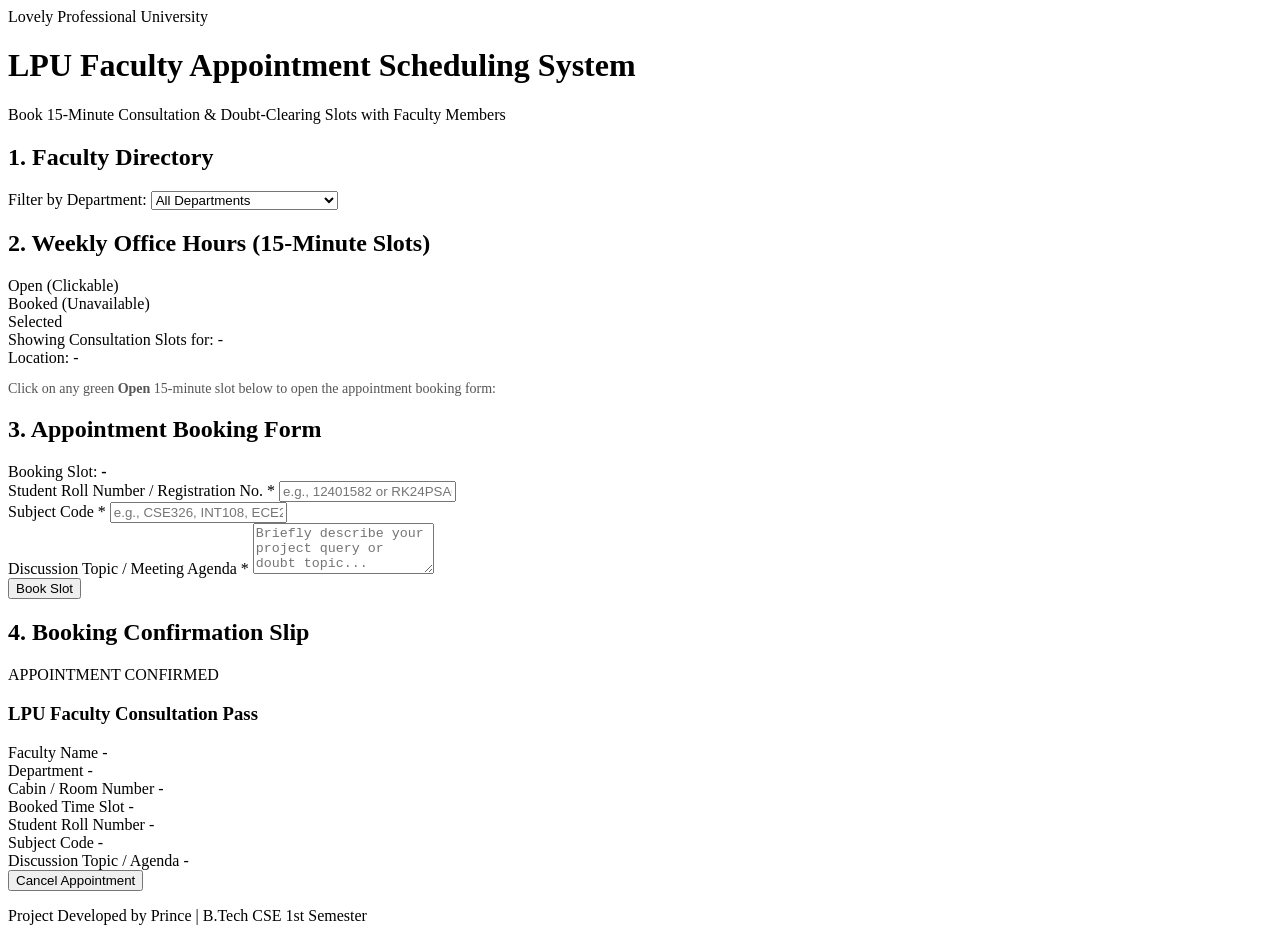
==== index.html @ db1913c6 "Rename cse326facultyappointment.html to index.html" ====
<!DOCTYPE html>
<html lang="en">
<head>
    <meta charset="UTF-8">
    <meta name="viewport" content="width=device-width, initial-scale=1.0">
    <title>LPU Faculty Appointment Scheduling System</title>
    
    <link rel="stylesheet" href="style.css">
</head>
<body>

    <!--  HEADER SECTION -->
    <header>
        <div class="header-badge">Lovely Professional University</div>
        <h1>LPU Faculty Appointment Scheduling System</h1>
        <p>Book 15-Minute Consultation &amp; Doubt-Clearing Slots with Faculty Members</p>
    </header>

    <main class="container">

       
        <div id="statusMessage" class="status-banner hidden"></div>

        <!--  FACULTY DIRECTORY & DEPARTMENT FILTER -->
        <section class="section-box">
            <div class="section-header">
                <h2 class="section-title">1. Faculty Directory</h2>
                <div class="filter-group">
                    <label for="departmentFilter">Filter by Department:</label>
                    <select id="departmentFilter">
                        <option value="ALL">All Departments</option>
                        <option value="CSE">CSE (Computer Science)</option>
                        <option value="ECE">ECE (Electronics &amp; Comm.)</option>
                        <option value="MTH">MTH (Mathematics)</option>
                    </select>
                </div>
            </div>
            <div id="facultyGrid" class="faculty-grid"></div>
        </section>

        <!--  WEEKLY OFFICE HOURS GRID SECTION -->
        <section id="scheduleSection" class="section-box hidden">
            <div class="section-header">
                <h2 class="section-title">2. Weekly Office Hours (15-Minute Slots)</h2>
                <div class="slot-legend">
                    <div class="legend-item">
                        <span class="legend-box legend-open"></span>
                        <span>Open (Clickable)</span>
                    </div>
                    <div class="legend-item">
                        <span class="legend-box legend-booked"></span>
                        <span>Booked (Unavailable)</span>
                    </div>
                    <div class="legend-item">
                        <span class="legend-box legend-selected"></span>
                        <span>Selected</span>
                    </div>
                </div>
            </div>
            <div class="selected-prof-banner">
                <div>Showing Consultation Slots for: <span id="selectedProfName">-</span></div>
                <div>Location: <span id="selectedProfCabin">-</span></div>
            </div>
            <p style="font-size: 14px; color: #555555;">
                Click on any green <strong>Open</strong> 15-minute slot below to open the appointment booking form:
            </p>
            <div id="slotsGrid" class="slots-grid"></div>
        </section>

        <!--  APPOINTMENT BOOKING FORM SECTION -->
        <section id="bookingFormSection" class="section-box hidden">
            <div class="section-header">
                <h2 class="section-title">3. Appointment Booking Form</h2>
            </div>
            <div class="booking-form-container">
                <div id="selectedSlotBanner" class="selected-slot-notice">
                    Booking Slot: <strong>-</strong>
                </div>
                <form id="appointmentForm">
                    <div class="form-group">
                        <label for="studentRoll">Student Roll Number / Registration No. *</label>
                        <input type="text" id="studentRoll" placeholder="e.g., 12401582 or RK24PSA01" required>
                    </div>
                    <div class="form-group">
                        <label for="subjectCode">Subject Code *</label>
                        <input type="text" id="subjectCode" placeholder="e.g., CSE326, INT108, ECE249" required>
                    </div>
                    <div class="form-group">
                        <label for="discussionTopic">Discussion Topic / Meeting Agenda *</label>
                        <textarea id="discussionTopic" rows="3" placeholder="Briefly describe your project query or doubt topic..." required></textarea>
                    </div>
                    <button type="submit" class="book-submit-btn">Book Slot</button>
                </form>
            </div>
        </section>

        <!--  INSTANT BOOKING CONFIRMATION SLIP -->
        <section id="confirmationSection" class="section-box hidden">
            <div class="section-header">
                <h2 class="section-title">4. Booking Confirmation Slip</h2>
            </div>
            <div class="confirmation-slip">
                <div class="slip-header">
                    <span class="slip-badge">APPOINTMENT CONFIRMED</span>
                    <h3>LPU Faculty Consultation Pass</h3>
                </div>
                <div class="slip-details-grid">
                    <div class="slip-item">
                        <span class="slip-label">Faculty Name</span>
                        <span id="slipFacultyName" class="slip-value">-</span>
                    </div>
                    <div class="slip-item">
                        <span class="slip-label">Department</span>
                        <span id="slipDepartment" class="slip-value">-</span>
                    </div>
                    <div class="slip-item">
                        <span class="slip-label">Cabin / Room Number</span>
                        <span id="slipCabin" class="slip-value">-</span>
                    </div>
                    <div class="slip-item">
                        <span class="slip-label">Booked Time Slot</span>
                        <span id="slipTimeSlot" class="slip-value">-</span>
                    </div>
                    <div class="slip-item">
                        <span class="slip-label">Student Roll Number</span>
                        <span id="slipStudentRoll" class="slip-value">-</span>
                    </div>
                    <div class="slip-item">
                        <span class="slip-label">Subject Code</span>
                        <span id="slipSubjectCode" class="slip-value">-</span>
                    </div>
                    <div class="slip-item full-width">
                        <span class="slip-label">Discussion Topic / Agenda</span>
                        <span id="slipTopic" class="slip-value">-</span>
                    </div>
                </div>
                <button id="cancelAppointmentBtn" type="button" class="cancel-btn">Cancel Appointment</button>
            </div>
        </section>
    </main>

    <!-- FOOTER SECTION -->
    <footer>
        <p>Project Developed by <span>Prince</span> | B.Tech CSE 1st Semester</p>
    </footer>

    <!-- External JavaScript File Link -->
    <script src="script.js"></script>
</body>
</html>
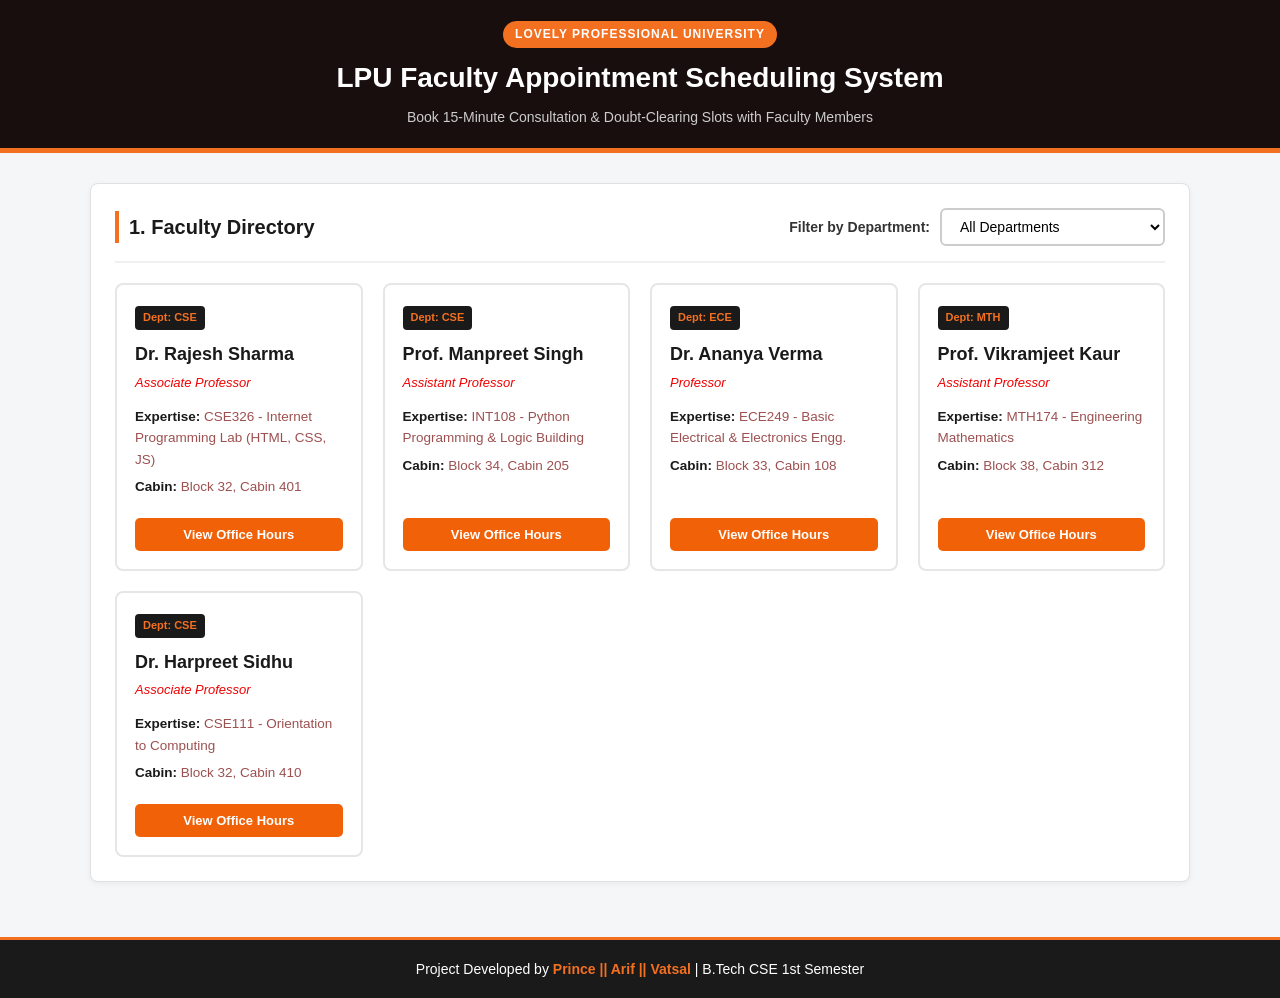
==== commit ee74e8cf: "Update footer to include multiple developers' names" ====
--- a/index.html
+++ b/index.html
@@ -141,7 +141,7 @@
 
     <!-- FOOTER SECTION -->
     <footer>
-        <p>Project Developed by <span>Prince</span> | B.Tech CSE 1st Semester</p>
+        <p>Project Developed by <span>Prince || Arif || Vatsal</span> | B.Tech CSE 1st Semester</p>
     </footer>
 
     <!-- External JavaScript File Link -->
--- a/style.css
+++ b/style.css
@@ -0,0 +1,524 @@
+
+
+/* for styling across browsers */
+* {
+    margin: 0;
+    padding: 0;
+    box-sizing: border-box;
+    font-family: 'Segoe UI', Tahoma, Geneva, Verdana, sans-serif;
+}
+
+body {
+    background-color: #f4f6f8;
+    color: #1e1e1e;
+    line-height: 1.6;
+    display: flex;
+    flex-direction: column;
+    min-height: 100vh;
+}
+
+/*  HEADER STYLES
+*/
+header {
+    background-color: #190e0e;
+    color: #ffffff;
+    border-bottom: 5px solid #f37021; 
+    padding: 20px 30px;
+    text-align: center;
+}
+
+.header-badge {
+    display: inline-block;
+    background-color: #f37021;
+    color: #ffffff;
+    font-size: 12px;
+    font-weight: bold;
+    padding: 4px 12px;
+    border-radius: 20px;
+    text-transform: uppercase;
+    letter-spacing: 1px;
+    margin-bottom: 8px;
+}
+
+header h1 {
+    font-size: 28px;
+    margin-bottom: 5px;
+    color: #ffffff;
+}
+
+header p {
+    font-size: 14px;
+    color: #cccccc;
+}
+
+
+   /* MAIN CONTAINER and SECTION STYLES */
+
+.container {
+    max-width: 1100px;
+    width: 92%;
+    margin: 30px auto;
+    flex: 1;
+}
+
+.section-box {
+    background-color: #ffffff;
+    border: 1px solid #e0e0e0;
+    border-radius: 8px;
+    padding: 24px;
+    margin-bottom: 25px;
+    box-shadow: 0 2px 6px rgba(0, 0, 0, 0.05);
+}
+
+.section-header {
+    display: flex;
+    justify-content: space-between;
+    align-items: center;
+    flex-wrap: wrap;
+    gap: 15px;
+    border-bottom: 2px solid #f0f0f0;
+    padding-bottom: 15px;
+    margin-bottom: 20px;
+}
+
+.section-title {
+    font-size: 20px;
+    color: #1a1a1a;
+    border-left: 4px solid #f37021;
+    padding-left: 10px;
+}
+
+/* Utility class to hide elements via JavaScript */
+.hidden {
+    display: none !important;
+}
+
+/* 
+    FACULTY DIRECTORY & DEPARTMENT FILTER
+ */
+#departmentFilter:hover{
+    background-color: #d8e1dc;
+    border-color: #f37021;
+
+}
+
+.filter-group {
+    display: flex;
+    align-items: center;
+    gap: 10px;
+}
+
+.filter-group label {
+    font-weight: bold;
+    font-size: 14px;
+    color: #333333;
+}
+
+.filter-group select {
+    padding: 8px 14px;
+    font-size: 14px;
+    border: 2px solid #cccccc;
+    border-radius: 6px;
+    background-color: #ffffff;
+    cursor: pointer;
+    outline: none;
+}
+
+.filter-group select:focus {
+    border-color: #f37021;
+}
+
+/* CSS Grid for Faculty Profile Cards */
+.faculty-grid {
+    display: grid;
+    grid-template-columns: repeat(auto-fill, minmax(240px, 1fr));
+    gap: 20px;
+}
+
+.faculty-card {
+    background-color: #ffffff;
+    border: 2px solid #e6e6e6;
+    border-radius: 8px;
+    padding: 18px;
+    cursor: pointer;
+    transition: transform 0.2s ease, border-color 0.2s ease, box-shadow 0.2s ease;
+    display: flex;
+    flex-direction: column;
+    justify-content: space-between;
+}
+
+.faculty-card:hover {
+    transform: translateY(-3px);
+    border-color: #f37021;
+    background-color: #cfc9c9;
+    box-shadow: 0 4px 12px rgba(243, 112, 33, 0.15);
+}
+
+/* Highlight style when a faculty card is selected */
+.faculty-card.active-card {
+    border-color: #f37021;
+    background-color: #fffaf5;
+    box-shadow: 0 4px 12px rgba(243, 112, 33, 0.2);
+}
+
+.dept-badge {
+    display: inline-block;
+    background-color: #1a1a1a;
+    color: #f37021;
+    font-size: 11px;
+    font-weight: bold;
+    padding: 3px 8px;
+    border-radius: 4px;
+    margin-bottom: 10px;
+    width: fit-content;
+}
+
+.faculty-card h3 {
+    font-size: 18px;
+    color: #1a1a1a;
+    margin-bottom: 4px;
+}
+
+.faculty-designation {
+    font-size: 13px;
+    color: #f10000;
+    margin-bottom: 12px;
+    font-style: italic;
+}
+
+.faculty-info {
+    font-size: 13.5px;
+    color: #9d5050;
+    margin-bottom: 6px;
+}
+
+.faculty-info strong {
+    color: #1a1a1a;
+}
+
+.select-faculty-btn {
+    margin-top: 14px;
+    width: 100%;
+    padding: 9px;
+    background-color: #f06108;
+    color: #ffffff;
+    border: none;
+    border-radius: 5px;
+    font-weight: bold;
+    font-size: 13px;
+    cursor:pointer;
+    transition: background-color 0.2s ease;
+}
+
+.select-faculty-btn:hover {
+    background-color: #ab4200;
+}
+
+/* 
+ WEEKLY OFFICE HOURS GRID
+ */
+.selected-prof-banner {
+    background-color: #1a1a1a;
+    color: #ffffff;
+    padding: 14px 18px;
+    border-radius: 6px;
+    margin-bottom: 18px;
+    display: flex;
+    justify-content: space-between;
+    align-items: center;
+    flex-wrap: wrap;
+    gap: 10px;
+}
+
+.selected-prof-banner span {
+    color: #f37021;
+    font-weight: bold;
+}
+
+/* Legend to explain Open vs Booked colors */
+.slot-legend {
+    display: flex;
+    gap: 16px;
+    font-size: 13px;
+    align-items: center;
+}
+
+.legend-item {
+    display: flex;
+    align-items: center;
+    gap: 6px;
+}
+
+.legend-box {
+    width: 14px;
+    height: 14px;
+    border-radius: 3px;
+}
+
+.legend-open {
+    background-color: #e8f8f0;
+    border: 2px solid #27ae60;
+}
+
+.legend-booked {
+    background-color: #fdeaea;
+    border: 2px solid #e74c3c;
+}
+
+.legend-selected {
+    background-color: #f37021;
+    border: 2px solid #d35400;
+}
+
+/* Grid for 15-minute Time Slots */
+.slots-grid {
+    display: grid;
+    grid-template-columns: repeat(auto-fill, minmax(180px, 1fr));
+    gap: 14px;
+    margin-top: 15px;
+}
+
+.slot-btn {
+    padding: 14px 10px;
+    border-radius: 6px;
+    text-align: center;
+    font-size: 14px;
+    font-weight: bold;
+    transition: all 0.2s ease;
+    display: flex;
+    flex-direction: column;
+    gap: 4px;
+}
+
+.slot-status-text {
+    font-size: 11px;
+    text-transform: uppercase;
+    letter-spacing: 0.5px;
+}
+
+/* Open Slot Styling (Green & Clickable) */
+.open-slot {
+    background-color: #e8f8f0;
+    color: #1e8449;
+    border: 2px solid #27ae60;
+    cursor: pointer;
+}
+
+.open-slot:hover {
+    background-color: #d4efdf;
+    transform: scale(1.02);
+}
+
+/* Currently Selected Open Slot for Booking */
+.selected-slot {
+    background-color: #f37021 !important;
+    color: #ffffff !important;
+    border: 2px solid #b84d0d !important;
+}
+
+/* Booked Slot Styling (Red/Gray & Unclickable) */
+.booked-slot {
+    background-color: #f2dede;
+    color: #a94442;
+    border: 2px solid #ebccd1;
+    cursor: not-allowed;
+    opacity: 0.75;
+}
+
+/* 
+    APPOINTMENT BOOKING FORM
+*/
+.booking-form-container {
+    max-width: 600px;
+    margin: 0 auto;
+}
+
+.selected-slot-notice {
+    background-color: #fff3e6;
+    border-left: 4px solid #f37021;
+    padding: 10px 14px;
+    margin-bottom: 18px;
+    font-size: 14px;
+    color: #333333;
+}
+
+.form-group {
+    margin-bottom: 16px;
+}
+
+.form-group label {
+    display: block;
+    font-weight: bold;
+    margin-bottom: 6px;
+    font-size: 14px;
+    color: #1a1a1a;
+}
+
+.form-group input,
+.form-group textarea {
+    width: 100%;
+    padding: 10px 12px;
+    border: 1px solid #cccccc;
+    border-radius: 5px;
+    font-size: 14px;
+    outline: none;
+}
+
+.form-group input:focus,
+.form-group textarea:focus {
+    border-color: #f37021;
+    box-shadow: 0 0 0 2px rgba(243, 112, 33, 0.15);
+}
+
+.book-submit-btn {
+    background-color: #f37021;
+    color: #ffffff;
+    border: none;
+    padding: 12px 24px;
+    font-size: 15px;
+    font-weight: bold;
+    border-radius: 5px;
+    cursor: pointer;
+    width: 100%;
+    transition: background-color 0.2s ease;
+}
+
+.book-submit-btn:hover {
+    background-color: #d95d12;
+}
+
+/* 
+    INSTANT BOOKING CONFIRMATION SLIP
+*/
+.confirmation-slip {
+    max-width: 650px;
+    margin: 0 auto;
+    border: 2px dashed #f37021;
+    background-color: #fffdf9;
+    border-radius: 8px;
+    padding: 25px;
+}
+
+.slip-header {
+    text-align: center;
+    border-bottom: 2px solid #eeeeee;
+    padding-bottom: 15px;
+    margin-bottom: 18px;
+}
+
+.slip-badge {
+    display: inline-block;
+    background-color: #27ae60;
+    color: #ffffff;
+    font-size: 12px;
+    font-weight: bold;
+    padding: 4px 12px;
+    border-radius: 15px;
+    margin-bottom: 6px;
+}
+
+.slip-header h3 {
+    font-size: 22px;
+    color: #1a1a1a;
+}
+
+.slip-details-grid {
+    display: grid;
+    grid-template-columns: 1fr 1fr;
+    gap: 14px;
+    margin-bottom: 20px;
+}
+
+.slip-item {
+    background-color: #ffffff;
+    border: 1px solid #eaeaea;
+    padding: 10px 14px;
+    border-radius: 5px;
+}
+
+.slip-item.full-width {
+    grid-column: span 2;
+}
+
+.slip-label {
+    font-size: 12px;
+    color: #777777;
+    text-transform: uppercase;
+    display: block;
+    margin-bottom: 2px;
+}
+
+.slip-value {
+    font-size: 15px;
+    font-weight: bold;
+    color: #1a1a1a;
+}
+
+.cancel-btn {
+    background-color: #e74c3c;
+    color: #ffffff;
+    border: none;
+    padding: 11px 20px;
+    font-size: 14px;
+    font-weight: bold;
+    border-radius: 5px;
+    cursor: pointer;
+    width: 100%;
+    transition: background-color 0.2s ease;
+}
+
+.cancel-btn:hover {
+    background-color: #c0392b;
+}
+
+/* Status message banner (used when appointment is cancelled) */
+.status-banner {
+    background-color: #eef9f1;
+    border: 1px solid #27ae60;
+    color: #1e8449;
+    padding: 12px 16px;
+    border-radius: 6px;
+    margin-bottom: 20px;
+    text-align: center;
+    font-weight: bold;
+}
+
+/* 
+   FOOTER STYLES
+   */
+footer {
+    background-color: #1a1a1a;
+    color: #ffffff;
+    text-align: center;
+    padding: 18px;
+    font-size: 14px;
+    border-top: 3px solid #f37021;
+    margin-top: auto;
+}
+
+footer span {
+    color: #f37021;
+    font-weight: bold;
+}
+
+/* 
+   RESPONSIVE DESIGN FOR MOBILE SCREENS
+ */
+@media (max-width: 600px) {
+    header h1 {
+        font-size: 22px;
+    }
+
+    .section-header {
+        flex-direction: column;
+        align-items: flex-start;
+    }
+
+    .slip-details-grid {
+        grid-template-columns: 1fr;
+    }
+
+    .slip-item.full-width {
+        grid-column: span 1;
+    }
+}
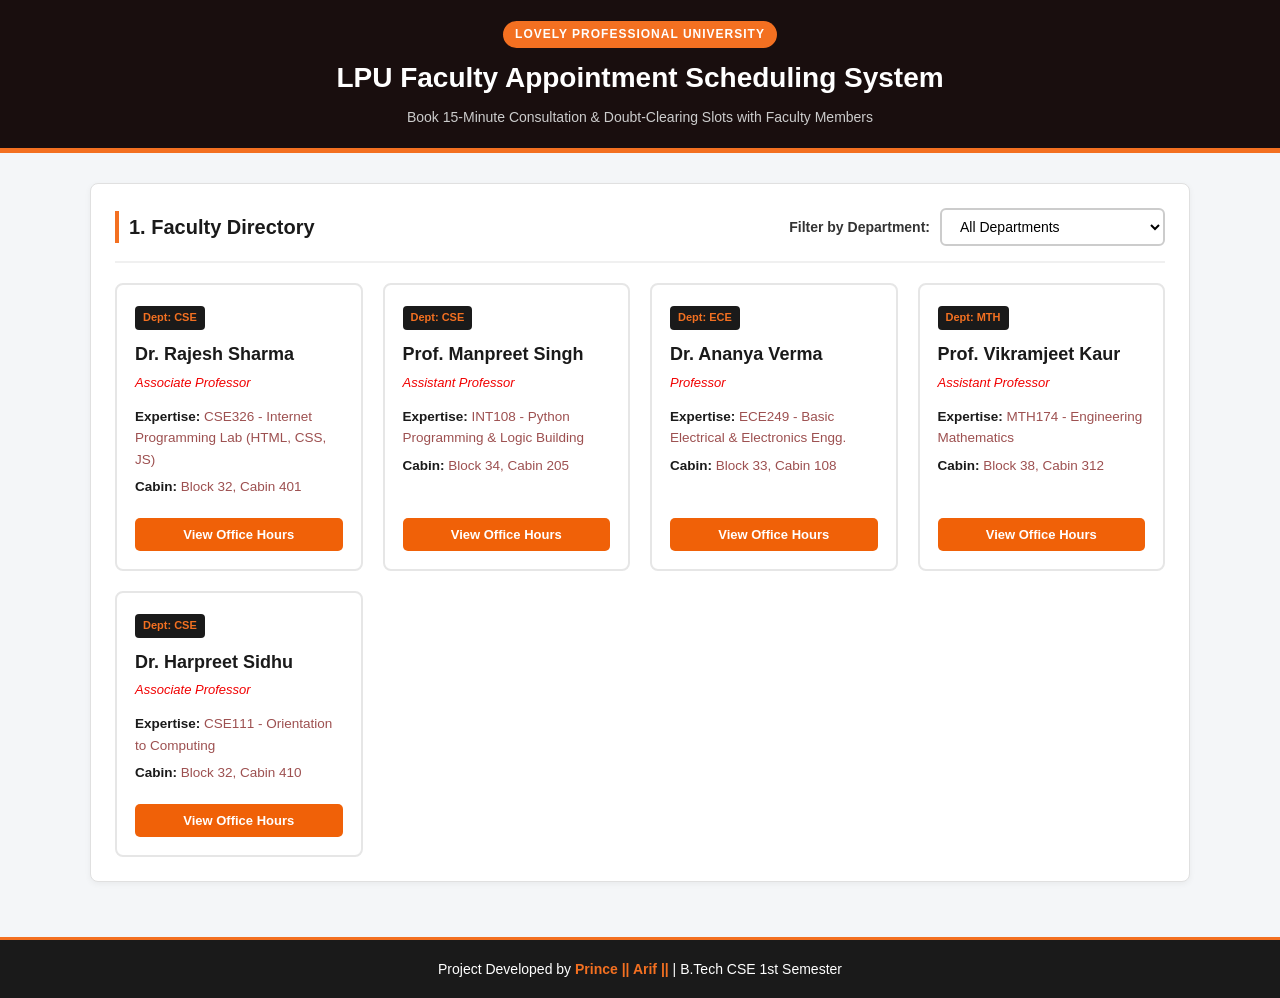
==== commit 809dd118: "Update index.html" ====
--- a/index.html
+++ b/index.html
@@ -141,7 +141,7 @@
 
     <!-- FOOTER SECTION -->
     <footer>
-        <p>Project Developed by <span>Prince || Arif || Vatsal</span> | B.Tech CSE 1st Semester</p>
+        <p>Project Developed by <span>Prince || Arif || </span> | B.Tech CSE 1st Semester</p>
     </footer>
 
     <!-- External JavaScript File Link -->
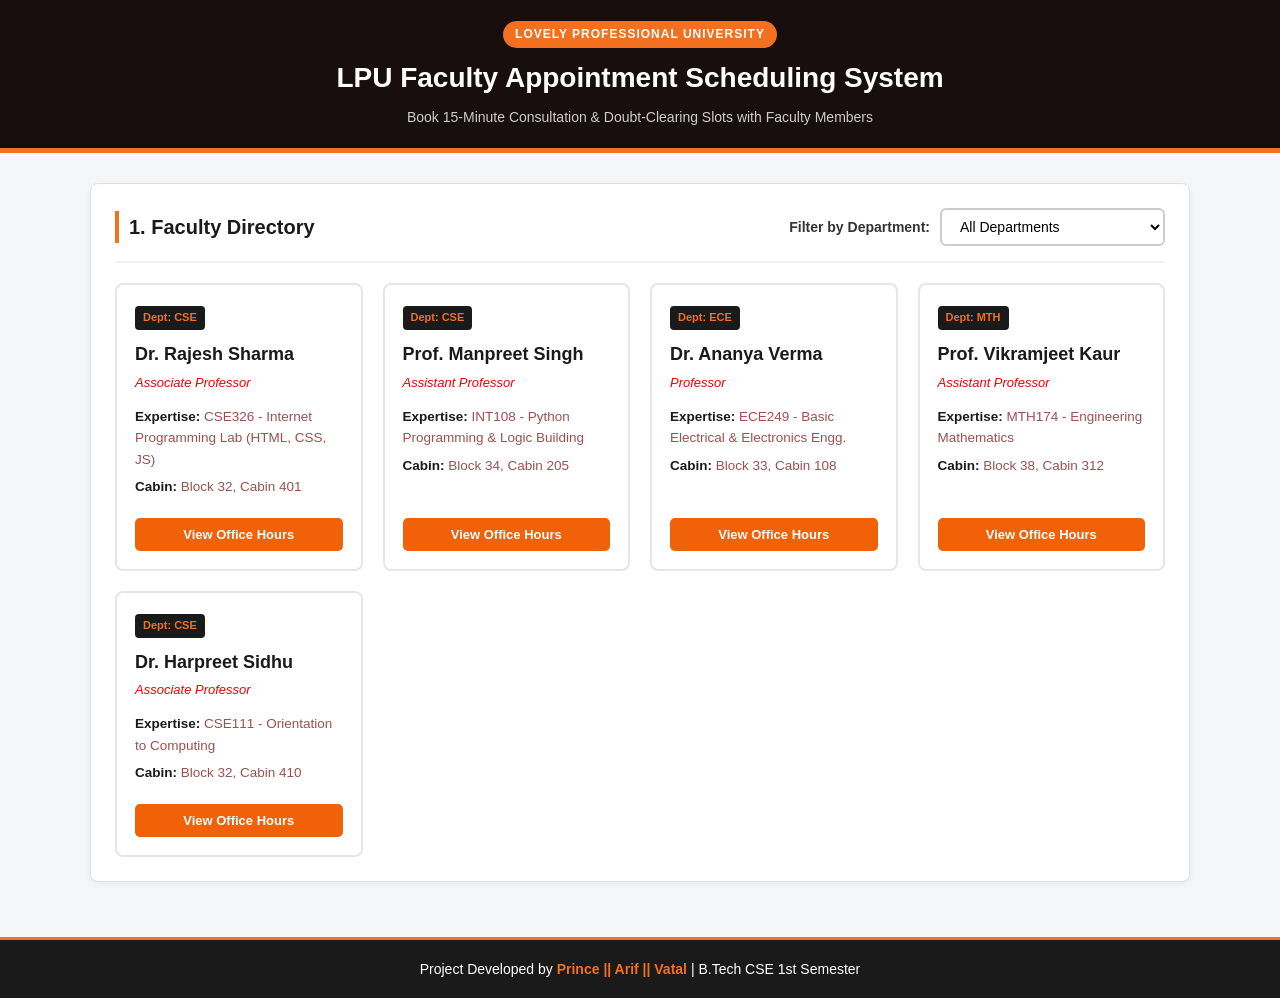
==== commit b1f071ec: "Update index.html" ====
--- a/index.html
+++ b/index.html
@@ -141,7 +141,7 @@
 
     <!-- FOOTER SECTION -->
     <footer>
-        <p>Project Developed by <span>Prince || Arif || </span> | B.Tech CSE 1st Semester</p>
+        <p>Project Developed by <span>Prince || Arif || Vatal </span> | B.Tech CSE 1st Semester</p>
     </footer>
 
     <!-- External JavaScript File Link -->
